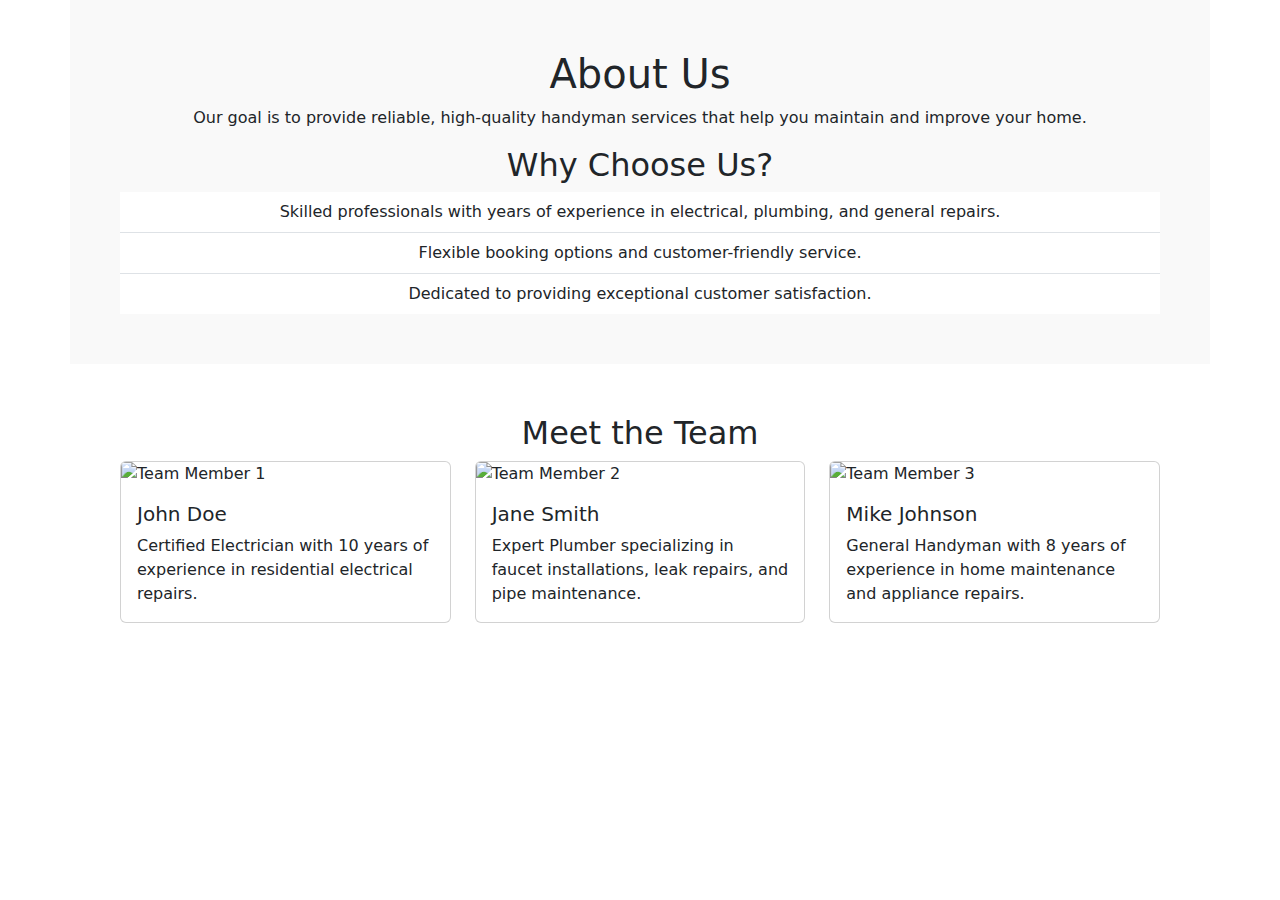
==== pages/About-us.html @ 7b8346f3 "Added base for pages" ====
<!DOCTYPE html>
<html lang="en">
<head>
    <meta charset="UTF-8">
    <meta name="viewport" content="width=device-width, initial-scale=1.0">
    <title>About Us - Handyman Services</title>
    <link href="https://cdn.jsdelivr.net/npm/bootstrap@5.3.0-alpha3/dist/css/bootstrap.min.css" rel="stylesheet">
    <style>
        .about-section {
            padding: 50px;
            background-color: #f9f9f9;
        }
        .team-section {
            padding: 50px;
        }
    </style>
</head>
<body>
    <div class="container about-section text-center">
        <h1>About Us</h1>
        <p>Our goal is to provide reliable, high-quality handyman services that help you maintain and improve your home.</p>
        <h2>Why Choose Us?</h2>
        <ul class="list-group list-group-flush">
            <li class="list-group-item">Skilled professionals with years of experience in electrical, plumbing, and general repairs.</li>
            <li class="list-group-item">Flexible booking options and customer-friendly service.</li>
            <li class="list-group-item">Dedicated to providing exceptional customer satisfaction.</li>
        </ul>
    </div>

    <div class="container team-section">
        <h2 class="text-center">Meet the Team</h2>
        <div class="row">
            <div class="col-md-4">
                <div class="card">
                    <img src="team_member1.jpg" class="card-img-top" alt="Team Member 1">
                    <div class="card-body">
                        <h5 class="card-title">John Doe</h5>
                        <p class="card-text">Certified Electrician with 10 years of experience in residential electrical repairs.</p>
                    </div>
                </div>
            </div>
            <div class="col-md-4">
                <div class="card">
                    <img src="team_member2.jpg" class="card-img-top" alt="Team Member 2">
                    <div class="card-body">
                        <h5 class="card-title">Jane Smith</h5>
                        <p class="card-text">Expert Plumber specializing in faucet installations, leak repairs, and pipe maintenance.</p>
                    </div>
                </div>
            </div>
            <div class="col-md-4">
                <div class="card">
                    <img src="team_member3.jpg" class="card-img-top" alt="Team Member 3">
                    <div class="card-body">
                        <h5 class="card-title">Mike Johnson</h5>
                        <p class="card-text">General Handyman with 8 years of experience in home maintenance and appliance repairs.</p>
                    </div>
                </div>
            </div>
        </div>
    </div>

    <script src="https://cdn.jsdelivr.net/npm/bootstrap@5.3.0-alpha3/dist/js/bootstrap.bundle.min.js"></script>
</body>
</html>
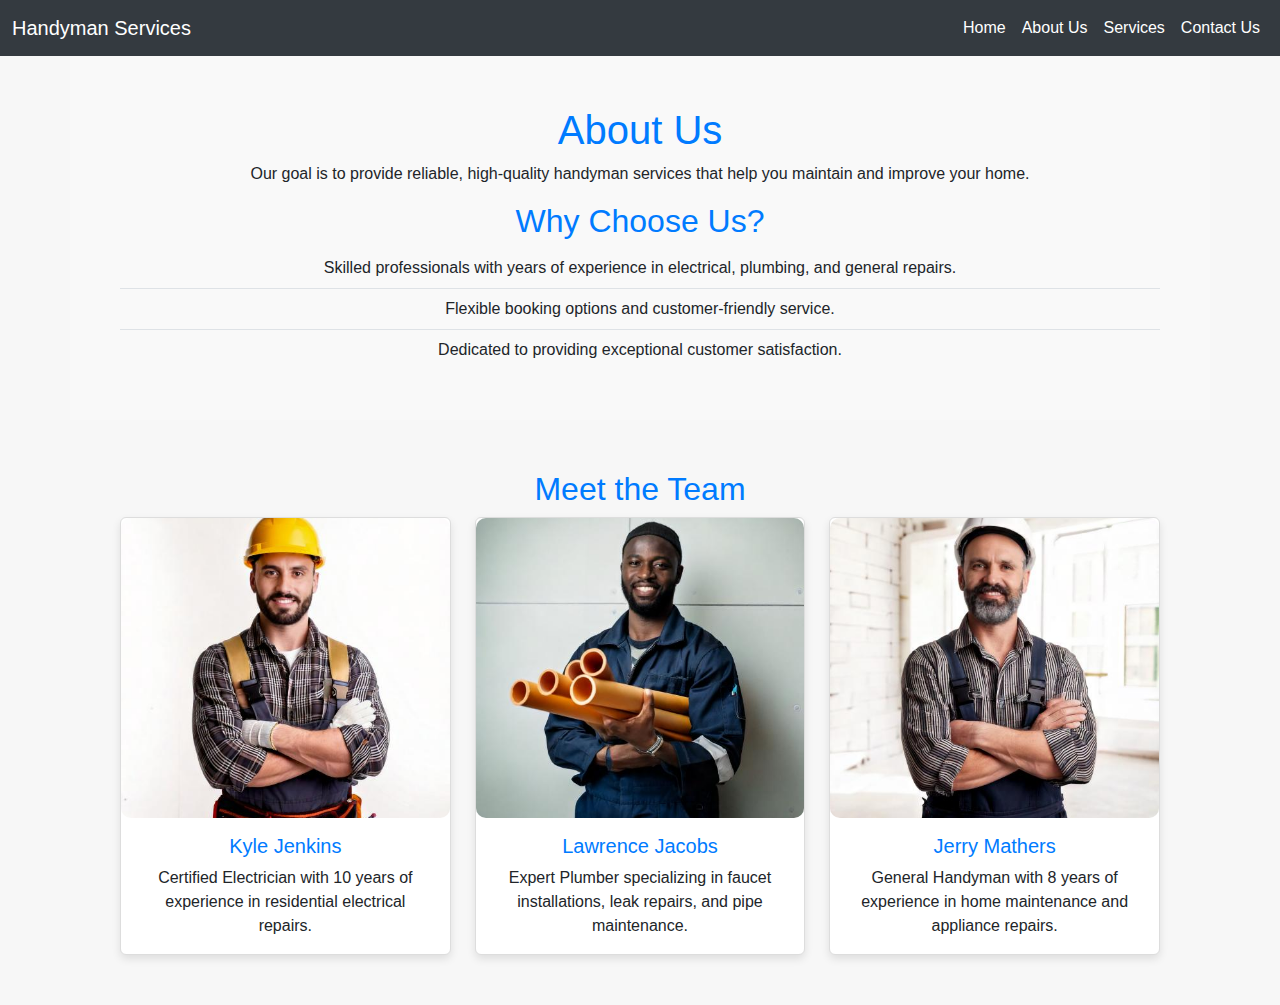
==== commit c5569e47: "Finished website needs" ====
--- a/pages/About-us.html
+++ b/pages/About-us.html
@@ -1,65 +1,85 @@
 <!DOCTYPE html>
 <html lang="en">
 <head>
-    <meta charset="UTF-8">
-    <meta name="viewport" content="width=device-width, initial-scale=1.0">
-    <title>About Us - Handyman Services</title>
-    <link href="https://cdn.jsdelivr.net/npm/bootstrap@5.3.0-alpha3/dist/css/bootstrap.min.css" rel="stylesheet">
-    <style>
-        .about-section {
-            padding: 50px;
-            background-color: #f9f9f9;
-        }
-        .team-section {
-            padding: 50px;
-        }
-    </style>
+  <meta charset="UTF-8">
+  <meta name="viewport" content="width=device-width, initial-scale=1.0">
+  <title>About Us - Handyman Services</title>
+  <link href="https://cdn.jsdelivr.net/npm/bootstrap@5.3.3/dist/css/bootstrap.min.css" rel="stylesheet">
+  <link href="../css/about-us.css" rel="stylesheet">
 </head>
 <body>
-    <div class="container about-section text-center">
-        <h1>About Us</h1>
-        <p>Our goal is to provide reliable, high-quality handyman services that help you maintain and improve your home.</p>
-        <h2>Why Choose Us?</h2>
-        <ul class="list-group list-group-flush">
-            <li class="list-group-item">Skilled professionals with years of experience in electrical, plumbing, and general repairs.</li>
-            <li class="list-group-item">Flexible booking options and customer-friendly service.</li>
-            <li class="list-group-item">Dedicated to providing exceptional customer satisfaction.</li>
+  <!-- Navbar -->
+  <nav class="navbar navbar-expand-lg">
+    <div class="container-fluid">
+      <a class="navbar-brand" href="#">Handyman Services</a>
+      <button class="navbar-toggler" type="button" data-bs-toggle="collapse" data-bs-target="#navbarNav" aria-controls="navbarNav" aria-expanded="false" aria-label="Toggle navigation">
+        <span class="navbar-toggler-icon"></span>
+      </button>
+      <div class="collapse navbar-collapse" id="navbarNav">
+        <ul class="navbar-nav ms-auto">
+          <li class="nav-item">
+            <a class="nav-link active" aria-current="page" href="../Index.html">Home</a>
+          </li>
+          <li class="nav-item">
+            <a class="nav-link" href="./About-us.html">About Us</a>
+          </li>
+          <li class="nav-item">
+            <a class="nav-link" href="./Services.html">Services</a>
+          </li>
+          <li class="nav-item">
+            <a class="nav-link" href="./Contact-us.html">Contact Us</a>
+          </li>
         </ul>
+      </div>
     </div>
+  </nav>
 
-    <div class="container team-section">
-        <h2 class="text-center">Meet the Team</h2>
-        <div class="row">
-            <div class="col-md-4">
-                <div class="card">
-                    <img src="team_member1.jpg" class="card-img-top" alt="Team Member 1">
-                    <div class="card-body">
-                        <h5 class="card-title">John Doe</h5>
-                        <p class="card-text">Certified Electrician with 10 years of experience in residential electrical repairs.</p>
-                    </div>
-                </div>
-            </div>
-            <div class="col-md-4">
-                <div class="card">
-                    <img src="team_member2.jpg" class="card-img-top" alt="Team Member 2">
-                    <div class="card-body">
-                        <h5 class="card-title">Jane Smith</h5>
-                        <p class="card-text">Expert Plumber specializing in faucet installations, leak repairs, and pipe maintenance.</p>
-                    </div>
-                </div>
-            </div>
-            <div class="col-md-4">
-                <div class="card">
-                    <img src="team_member3.jpg" class="card-img-top" alt="Team Member 3">
-                    <div class="card-body">
-                        <h5 class="card-title">Mike Johnson</h5>
-                        <p class="card-text">General Handyman with 8 years of experience in home maintenance and appliance repairs.</p>
-                    </div>
-                </div>
-            </div>
+  <!-- About Section -->
+  <div class="container about-section">
+    <h1>About Us</h1>
+    <p>Our goal is to provide reliable, high-quality handyman services that help you maintain and improve your home.</p>
+    <h2>Why Choose Us?</h2>
+    <ul class="list-group list-group-flush">
+      <li class="list-group-item">Skilled professionals with years of experience in electrical, plumbing, and general repairs.</li>
+      <li class="list-group-item">Flexible booking options and customer-friendly service.</li>
+      <li class="list-group-item">Dedicated to providing exceptional customer satisfaction.</li>
+    </ul>
+  </div>
+
+  <!-- Team Section -->
+  <div class="container team-section">
+    <h2 class="text-center">Meet the Team</h2>
+    <div class="row gy-4">
+      <div class="col-md-4">
+        <div class="card">
+          <img src="../Images/Kyle-Jenkins.jpg" class="card-img-top fixed-image" alt="Team Member 1">
+          <div class="card-body">
+            <h5 class="card-title">Kyle Jenkins</h5>
+            <p class="card-text">Certified Electrician with 10 years of experience in residential electrical repairs.</p>
+          </div>
         </div>
+      </div>
+      <div class="col-md-4">
+        <div class="card">
+          <img src="../Images/Lawrence-Jacobs.jpg" class="card-img-top fixed-image" alt="Team Member 2">
+          <div class="card-body">
+            <h5 class="card-title">Lawrence Jacobs</h5>
+            <p class="card-text">Expert Plumber specializing in faucet installations, leak repairs, and pipe maintenance.</p>
+          </div>
+        </div>
+      </div>
+      <div class="col-md-4">
+        <div class="card">
+          <img src="../Images/Jerry-Mathers.jpg" class="card-img-top fixed-image" alt="Team Member 3">
+          <div class="card-body">
+            <h5 class="card-title">Jerry Mathers</h5>
+            <p class="card-text">General Handyman with 8 years of experience in home maintenance and appliance repairs.</p>
+          </div>
+        </div>
+      </div>
     </div>
+  </div>
 
-    <script src="https://cdn.jsdelivr.net/npm/bootstrap@5.3.0-alpha3/dist/js/bootstrap.bundle.min.js"></script>
+  <script src="https://cdn.jsdelivr.net/npm/bootstrap@5.3.3/dist/js/bootstrap.bundle.min.js"></script>
 </body>
 </html>
--- a/css/about-us.css
+++ b/css/about-us.css
@@ -0,0 +1,62 @@
+body {
+      font-family: 'Arial', sans-serif;
+      background-color: #f7f7f7;
+    }
+
+    .navbar {
+      background-color: #343a40;
+    }
+
+    .navbar-brand, .nav-link {
+      color: #fff !important;
+    }
+
+    .navbar-brand:hover, .nav-link:hover {
+      color: #ffc107 !important;
+    }
+
+    .about-section {
+      padding: 50px;
+      background-color: #f9f9f9;
+      text-align: center;
+    }
+
+    .team-section {
+      padding: 50px;
+    }
+
+    .fixed-image {
+      height: 300px;
+      object-fit: cover;
+      border-radius: 10px;
+    }
+
+    .card {
+      border: 1px solid #ddd;
+      box-shadow: 0 4px 8px rgba(0, 0, 0, 0.1);
+      transition: transform 0.3s ease-in-out;
+    }
+
+    .card:hover {
+      transform: translateY(-10px);
+    }
+
+    .card-body {
+      text-align: center;
+    }
+
+    .card-title {
+      color: #007bff;
+    }
+
+    ul.list-group-flush .list-group-item {
+      background-color: #f9f9f9;
+    }
+
+    h1, h2 {
+      color: #007bff;
+    }
+
+    h5 {
+      color: #007bff;
+    }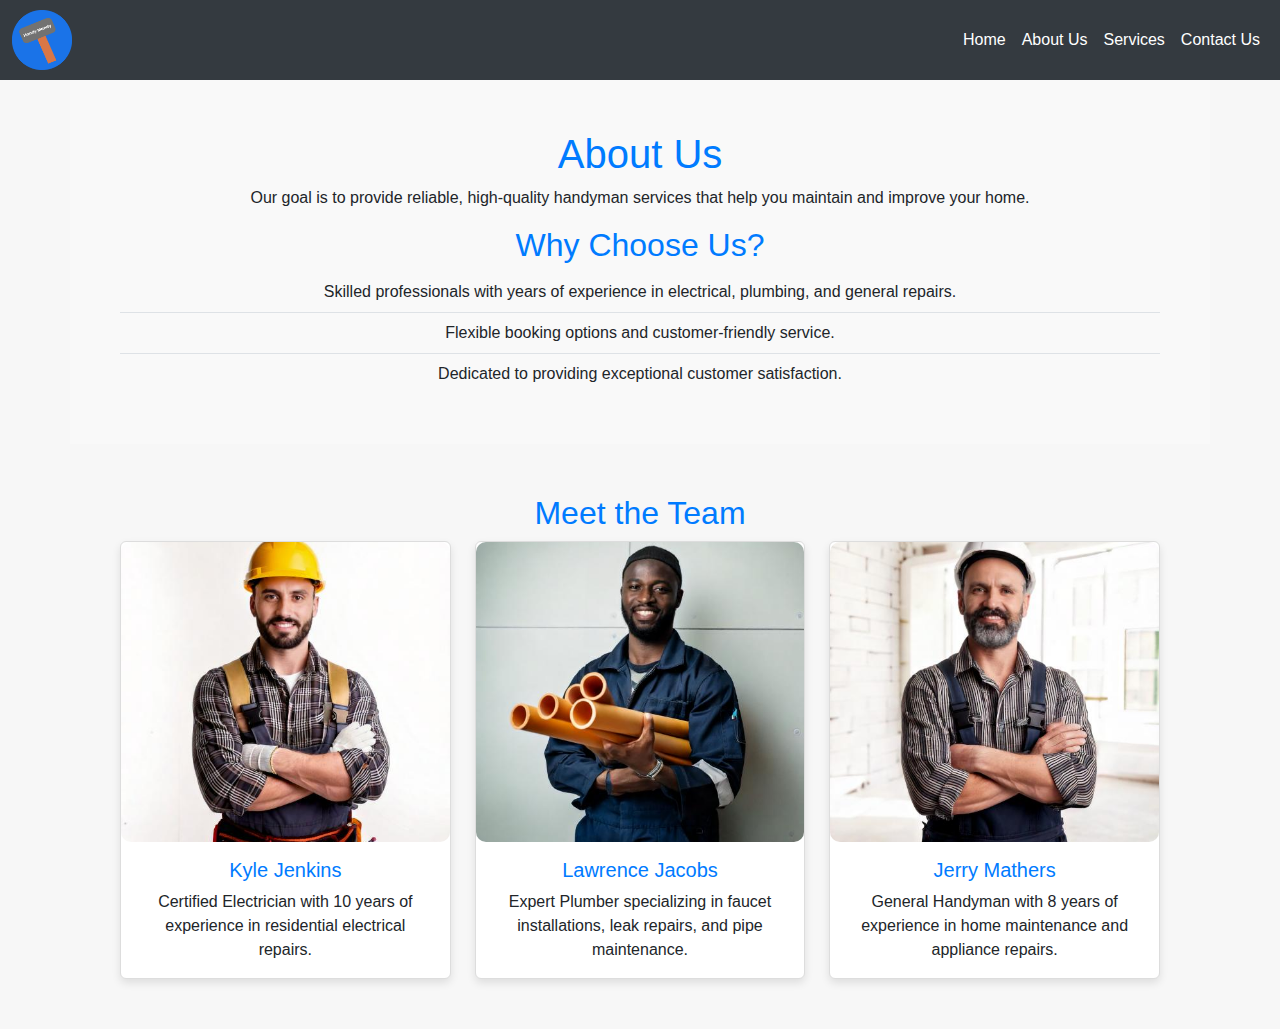
==== commit 75489012: "Finished Keywords and added logo" ====
--- a/pages/About-us.html
+++ b/pages/About-us.html
@@ -3,6 +3,8 @@
 <head>
   <meta charset="UTF-8">
   <meta name="viewport" content="width=device-width, initial-scale=1.0">
+   <meta name="description" content="Learn more about our skilled team of professionals offering reliable handyman services for your home, including electrical, plumbing, and general repairs.">
+  <meta name="keywords" content="handyman, electrical repairs, plumbing, home maintenance, skilled professionals, team of handymen">
   <title>About Us - Handyman Services</title>
   <link href="https://cdn.jsdelivr.net/npm/bootstrap@5.3.3/dist/css/bootstrap.min.css" rel="stylesheet">
   <link href="../css/about-us.css" rel="stylesheet">
@@ -11,7 +13,7 @@
   <!-- Navbar -->
   <nav class="navbar navbar-expand-lg">
     <div class="container-fluid">
-      <a class="navbar-brand" href="#">Handyman Services</a>
+      <a class="navbar-brand" href="#"><img src="../Images/Logo.png" alt="Handy-Mandy-logo" class="logo" /></a>
       <button class="navbar-toggler" type="button" data-bs-toggle="collapse" data-bs-target="#navbarNav" aria-controls="navbarNav" aria-expanded="false" aria-label="Toggle navigation">
         <span class="navbar-toggler-icon"></span>
       </button>
--- a/css/about-us.css
+++ b/css/about-us.css
@@ -5,6 +5,7 @@
 
     .navbar {
       background-color: #343a40;
+      height: 80px;
     }
 
     .navbar-brand, .nav-link {
@@ -59,4 +60,8 @@
 
     h5 {
       color: #007bff;
+    }
+    .logo{
+        height: 60px;
+        width: 60px;
     }